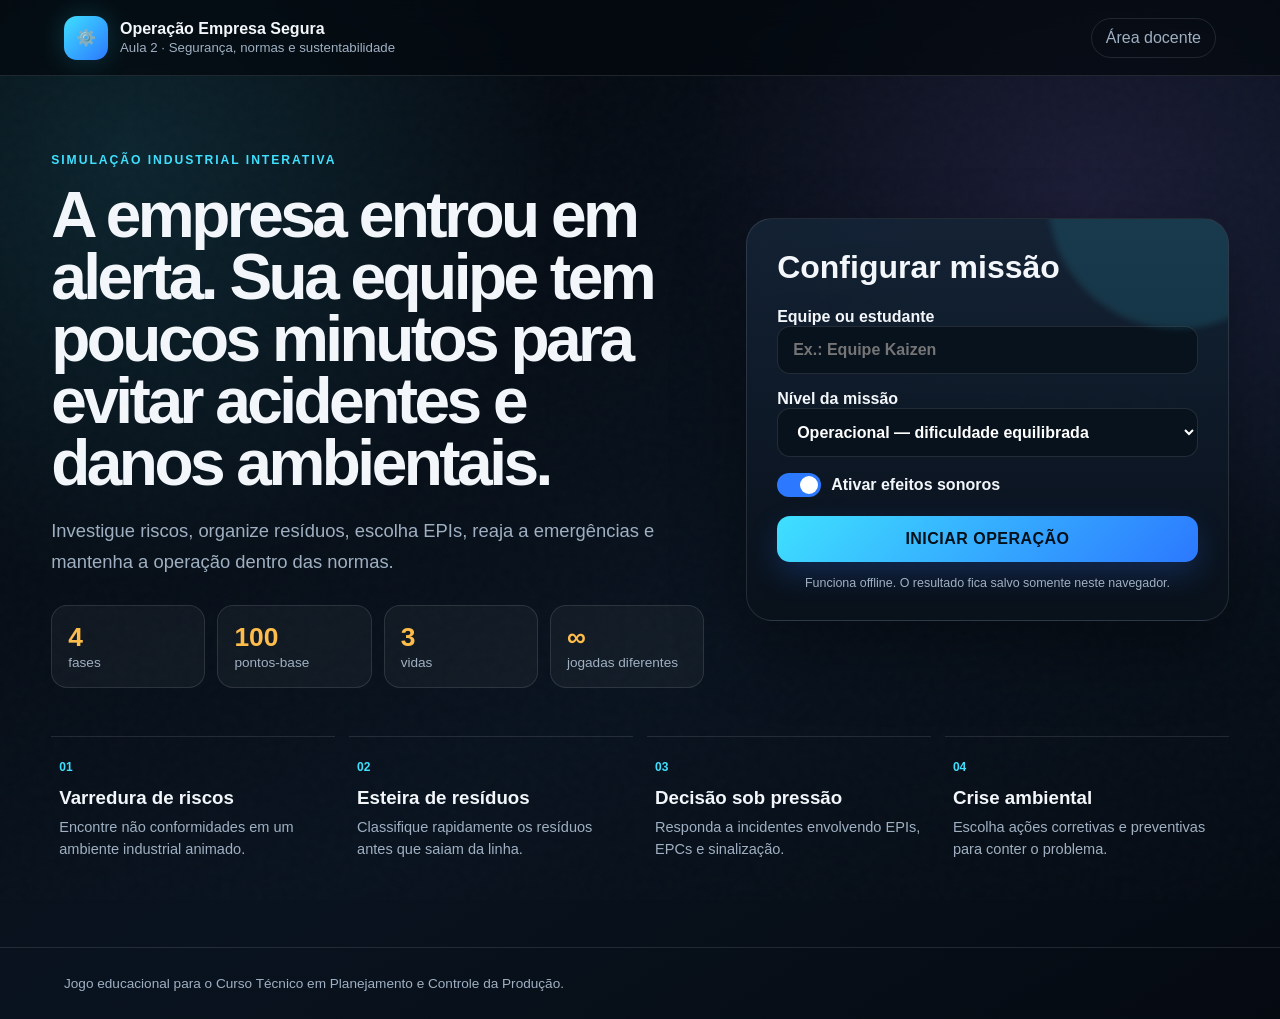
==== jogos/OperaEmpresaSegura/index.html @ fc091b58 "Add files via upload" ====
<!doctype html>
<html lang="pt-BR">
<head>
  <meta charset="utf-8">
  <meta name="viewport" content="width=device-width,initial-scale=1">
  <title>Operação Empresa Segura</title>
  <link rel="stylesheet" href="css/style.css">
</head>
<body class="landing">
  <div class="noise"></div>
  <header class="top">
    <div class="brand">
      <div class="brand-icon">⚙️</div>
      <div>
        <strong>Operação Empresa Segura</strong>
        <span>Aula 2 · Segurança, normas e sustentabilidade</span>
      </div>
    </div>
    <a class="ghost-link" href="professor.html">Área docente</a>
  </header>

  <main class="landing-main">
    <section class="hero">
      <div class="hero-copy">
        <span class="kicker">SIMULAÇÃO INDUSTRIAL INTERATIVA</span>
        <h1>A empresa entrou em alerta. Sua equipe tem poucos minutos para evitar acidentes e danos ambientais.</h1>
        <p>Investigue riscos, organize resíduos, escolha EPIs, reaja a emergências e mantenha a operação dentro das normas.</p>
        <div class="feature-row">
          <div><b>4</b><span>fases</span></div>
          <div><b>100</b><span>pontos-base</span></div>
          <div><b>3</b><span>vidas</span></div>
          <div><b>∞</b><span>jogadas diferentes</span></div>
        </div>
      </div>

      <div class="start-panel">
        <div class="panel-glow"></div>
        <h2>Configurar missão</h2>
        <form id="startForm">
          <label>Equipe ou estudante
            <input id="teamName" maxlength="50" placeholder="Ex.: Equipe Kaizen" required>
          </label>

          <label>Nível da missão
            <select id="difficulty">
              <option value="treino">Treino — mais tempo e dicas</option>
              <option value="operacional" selected>Operacional — dificuldade equilibrada</option>
              <option value="auditoria">Auditoria — tempo reduzido</option>
            </select>
          </label>

          <label class="switch-row">
            <input id="soundOn" type="checkbox" checked>
            <span class="switch"></span>
            <span>Ativar efeitos sonoros</span>
          </label>

          <button class="primary-btn" type="submit">INICIAR OPERAÇÃO</button>
        </form>
        <p class="micro">Funciona offline. O resultado fica salvo somente neste navegador.</p>
      </div>
    </section>

    <section class="mission-preview">
      <article>
        <span>01</span>
        <h3>Varredura de riscos</h3>
        <p>Encontre não conformidades em um ambiente industrial animado.</p>
      </article>
      <article>
        <span>02</span>
        <h3>Esteira de resíduos</h3>
        <p>Classifique rapidamente os resíduos antes que saiam da linha.</p>
      </article>
      <article>
        <span>03</span>
        <h3>Decisão sob pressão</h3>
        <p>Responda a incidentes envolvendo EPIs, EPCs e sinalização.</p>
      </article>
      <article>
        <span>04</span>
        <h3>Crise ambiental</h3>
        <p>Escolha ações corretivas e preventivas para conter o problema.</p>
      </article>
    </section>
  </main>

  <footer>Jogo educacional para o Curso Técnico em Planejamento e Controle da Produção.</footer>
  <script>
    const form = document.getElementById('startForm');
    form.addEventListener('submit', (e) => {
      e.preventDefault();
      const team = document.getElementById('teamName').value.trim();
      if (!team) return;
      localStorage.setItem('empresaSeguraConfig', JSON.stringify({
        team,
        difficulty: document.getElementById('difficulty').value,
        sound: document.getElementById('soundOn').checked
      }));
      localStorage.removeItem('empresaSeguraResult');
      location.href = 'jogo.html';
    });
  </script>
</body>
</html>
---- jogos/OperaEmpresaSegura/css/style.css ----
:root{
  --bg:#060b12;
  --panel:#0e1824;
  --panel-2:#132235;
  --line:rgba(255,255,255,.11);
  --text:#f3f7fb;
  --muted:#9fb0c2;
  --cyan:#3fe0ff;
  --blue:#2c78ff;
  --lime:#8cff65;
  --amber:#ffbd4a;
  --red:#ff556d;
  --purple:#aa78ff;
  --shadow:0 28px 70px rgba(0,0,0,.38);
}
*{box-sizing:border-box}
html{scroll-behavior:smooth}
body{margin:0;font-family:Inter,Segoe UI,Arial,sans-serif;color:var(--text);background:var(--bg);min-height:100vh}
button,input,select{font:inherit}
button{cursor:pointer}
a{color:inherit}
.noise{position:fixed;inset:0;pointer-events:none;opacity:.17;background-image:url("data:image/svg+xml,%3Csvg viewBox='0 0 140 140' xmlns='http://www.w3.org/2000/svg'%3E%3Cfilter id='n'%3E%3CfeTurbulence type='fractalNoise' baseFrequency='.8' numOctaves='4' stitchTiles='stitch'/%3E%3C/filter%3E%3Crect width='100%25' height='100%25' filter='url(%23n)' opacity='.12'/%3E%3C/svg%3E")}
.landing{background:radial-gradient(circle at 10% 15%,rgba(63,224,255,.13),transparent 30%),radial-gradient(circle at 85% 20%,rgba(170,120,255,.12),transparent 30%),linear-gradient(150deg,#04070c,#09131f 60%,#050a11)}
.top{min-height:76px;padding:0 5vw;display:flex;align-items:center;justify-content:space-between;border-bottom:1px solid var(--line);background:rgba(4,9,15,.72);backdrop-filter:blur(14px);position:relative;z-index:4}
.brand{display:flex;align-items:center;gap:12px}
.brand-icon{width:44px;height:44px;display:grid;place-items:center;border-radius:13px;background:linear-gradient(135deg,var(--cyan),var(--blue));box-shadow:0 0 28px rgba(63,224,255,.2)}
.brand strong{display:block}
.brand span{display:block;color:var(--muted);font-size:.83rem;margin-top:2px}
.ghost-link{text-decoration:none;border:1px solid var(--line);padding:10px 14px;border-radius:999px;color:var(--muted)}
.ghost-link:hover{border-color:var(--cyan);color:white}
.landing-main{width:min(1220px,92vw);margin:auto}
.hero{display:grid;grid-template-columns:1.15fr .85fr;gap:42px;align-items:center;padding:74px 0 48px}
.kicker{color:var(--cyan);font-size:.76rem;font-weight:900;letter-spacing:.16em;text-transform:uppercase}
.hero h1,.teacher-hero h1{font-size:clamp(2.5rem,5vw,5.8rem);line-height:.97;letter-spacing:-.055em;margin:16px 0 22px}
.hero-copy>p,.teacher-hero p{color:var(--muted);font-size:1.15rem;line-height:1.65;max-width:780px}
.feature-row{display:grid;grid-template-columns:repeat(4,1fr);gap:12px;margin-top:28px}
.feature-row div{border:1px solid var(--line);background:rgba(255,255,255,.04);border-radius:16px;padding:16px}
.feature-row b{display:block;font-size:1.65rem;color:var(--amber)}
.feature-row span{color:var(--muted);font-size:.85rem}
.start-panel{position:relative;overflow:hidden;background:linear-gradient(180deg,rgba(20,35,53,.95),rgba(9,17,27,.98));border:1px solid var(--line);border-radius:26px;padding:30px;box-shadow:var(--shadow)}
.panel-glow{position:absolute;width:260px;height:260px;border-radius:50%;background:rgba(63,224,255,.12);top:-150px;right:-80px;filter:blur(3px)}
.start-panel h2{font-size:2rem;margin:0 0 22px}
.start-panel label{display:block;font-weight:800;margin:16px 0 7px}
.start-panel input,.start-panel select{width:100%;padding:14px 15px;border-radius:13px;border:1px solid var(--line);background:#08121d;color:white;outline:none}
.start-panel input:focus,.start-panel select:focus{border-color:var(--cyan);box-shadow:0 0 0 4px rgba(63,224,255,.1)}
.switch-row{display:flex!important;align-items:center;gap:10px;font-weight:600!important}
.switch-row input{display:none}
.switch{width:44px;height:24px;border-radius:99px;background:#263648;position:relative;transition:.2s}
.switch:after{content:"";position:absolute;width:18px;height:18px;border-radius:50%;background:white;top:3px;left:3px;transition:.2s}
.switch-row input:checked+.switch{background:var(--blue)}
.switch-row input:checked+.switch:after{transform:translateX(20px)}
.primary-btn,.secondary-btn,.danger-btn{border:0;border-radius:13px;padding:14px 18px;font-weight:900;letter-spacing:.03em;text-decoration:none;display:inline-flex;justify-content:center;align-items:center}
.primary-btn{background:linear-gradient(135deg,var(--cyan),var(--blue));color:#031019;box-shadow:0 12px 30px rgba(44,120,255,.22)}
.start-panel .primary-btn{width:100%;margin-top:12px}
.secondary-btn{background:rgba(255,255,255,.07);color:white;border:1px solid var(--line)}
.danger-btn{background:rgba(255,85,109,.12);color:#ffdce2;border:1px solid rgba(255,85,109,.35)}
.micro{font-size:.78rem!important;text-align:center;color:var(--muted)!important;margin:14px 0 0!important}
.mission-preview{display:grid;grid-template-columns:repeat(4,1fr);gap:14px;padding-bottom:66px}
.mission-preview article{border-top:1px solid var(--line);padding:20px 8px}
.mission-preview article>span{font-size:.75rem;color:var(--cyan);font-weight:900}
.mission-preview h3{margin:12px 0 8px}
.mission-preview p{margin:0;color:var(--muted);line-height:1.5;font-size:.91rem}
footer{padding:28px 5vw;border-top:1px solid var(--line);color:var(--muted);font-size:.85rem}

.game-body{background:radial-gradient(circle at top right,rgba(44,120,255,.12),transparent 28%),#060b12}
.game-header{min-height:74px;padding:0 3vw;display:flex;align-items:center;justify-content:space-between;border-bottom:1px solid var(--line);background:rgba(5,10,17,.89);backdrop-filter:blur(12px);position:sticky;top:0;z-index:20}
.brand.compact .brand-icon{width:38px;height:38px}
.hud{display:flex;align-items:center;gap:9px}
.hud>div{min-width:78px;padding:9px 12px;border:1px solid var(--line);border-radius:12px;background:rgba(255,255,255,.035)}
.hud span{display:block;color:var(--muted);font-size:.68rem;text-transform:uppercase;letter-spacing:.08em}
.hud b{display:block;margin-top:2px}
.icon-btn{width:42px;height:42px;border-radius:12px;border:1px solid var(--line);background:rgba(255,255,255,.04);color:white}
.game-shell{width:min(1180px,94vw);margin:auto;padding:28px 0 60px}
.screen{display:none;animation:screenIn .35s ease}
.screen.active{display:block}
@keyframes screenIn{from{opacity:0;transform:translateY(12px)}to{opacity:1;transform:none}}
.mission-card{min-height:670px;display:flex;flex-direction:column;align-items:flex-start;justify-content:center;position:relative;overflow:hidden;padding:54px;border:1px solid var(--line);border-radius:28px;background:linear-gradient(145deg,rgba(18,32,49,.96),rgba(7,14,23,.98));box-shadow:var(--shadow)}
.mission-card h1{font-size:clamp(2.4rem,5vw,5.2rem);max-width:880px;line-height:1;margin:18px 0}
.mission-card>p{color:var(--muted);max-width:800px;line-height:1.65;font-size:1.08rem}
.radar{position:absolute;right:-100px;top:-100px;width:500px;height:500px;border-radius:50%;border:1px solid rgba(63,224,255,.25);background:repeating-radial-gradient(circle,transparent 0 55px,rgba(63,224,255,.08) 56px 57px);opacity:.6}
.radar:after{content:"";position:absolute;inset:0;border-radius:50%;background:conic-gradient(from 0deg,rgba(63,224,255,.22),transparent 25%);animation:spin 5s linear infinite}
@keyframes spin{to{transform:rotate(360deg)}}
.brief-grid{display:grid;grid-template-columns:repeat(2,1fr);gap:12px;margin:26px 0;width:min(760px,100%)}
.brief-grid div{padding:15px;border-radius:15px;border:1px solid var(--line);background:rgba(255,255,255,.04)}
.brief-grid span{display:block;color:var(--cyan);font-size:.72rem;font-weight:900;text-transform:uppercase}
.brief-grid b{display:block;margin-top:6px}
.phase-title{display:flex;justify-content:space-between;align-items:center;gap:20px;margin-bottom:18px}
.phase-title h2{font-size:clamp(2rem,4vw,3.8rem);margin:8px 0 6px;letter-spacing:-.035em}
.phase-title p{color:var(--muted);margin:0}
.timer-box{min-width:98px;padding:14px 18px;border-radius:16px;border:1px solid var(--line);background:var(--panel);text-align:center}
.timer-box span{display:block;color:var(--muted);font-size:.72rem;text-transform:uppercase}
.timer-box b{font-size:2rem;color:var(--amber)}

.factory-scene{height:590px;position:relative;overflow:hidden;border-radius:26px;border:1px solid var(--line);background:linear-gradient(#24364a 0 62%,#4b5260 62% 100%);box-shadow:var(--shadow)}
.factory-scene:before{content:"";position:absolute;left:0;right:0;bottom:0;height:38%;background:repeating-linear-gradient(90deg,rgba(255,255,255,.04) 0 2px,transparent 2px 90px),linear-gradient(#535a67,#3c424c)}
.wall-line{position:absolute;left:0;right:0;top:18%;height:3px;background:#7a8794;opacity:.35}
.exit-sign{position:absolute;left:9%;top:18%;padding:7px 16px;background:#2bbd66;color:white;font-weight:900;border-radius:5px;box-shadow:0 0 18px rgba(43,189,102,.25)}
.factory-door{position:absolute;left:7%;top:28%;width:19%;height:48%;background:#182331;border:8px solid #8d99a5}
.machine{position:absolute;left:31%;top:29%;width:27%;height:40%;background:linear-gradient(135deg,#6d7d8e,#3b4858);border:7px solid #202a35;border-radius:10px;box-shadow:0 18px 30px rgba(0,0,0,.25)}
.machine-light{position:absolute;width:18px;height:18px;border-radius:50%;background:var(--red);right:15px;top:12px;box-shadow:0 0 16px rgba(255,85,109,.8);animation:blink .9s infinite}
@keyframes blink{50%{opacity:.25}}
.machine-panel{position:absolute;left:18px;top:22px;width:34%;height:36%;background:#14202b;border:3px solid #8fa2b5}
.machine-belt{position:absolute;left:10%;right:10%;bottom:13%;height:22%;background:repeating-linear-gradient(90deg,#17222c 0 25px,#455565 25px 50px);animation:belt 2s linear infinite}
@keyframes belt{to{background-position:100px 0}}
.forklift{position:absolute;left:57%;bottom:12%;font-size:4.8rem;animation:fork 7s ease-in-out infinite alternate;z-index:2}
@keyframes fork{to{transform:translateX(170px)}}
.worker{position:absolute;font-size:4rem;filter:drop-shadow(0 8px 8px rgba(0,0,0,.25))}
.worker-a{left:63%;top:31%}
.worker-b{left:20%;top:28%}
.spill{position:absolute;left:42%;bottom:8%;width:17%;height:8%;background:rgba(69,181,255,.72);border-radius:50% 40% 55% 45%;filter:blur(1px);animation:spill 2s ease-in-out infinite alternate}
@keyframes spill{to{transform:scaleX(1.08)}}
.cable{position:absolute;left:58%;bottom:11%;width:22%;height:8px;background:#171717;transform:rotate(-6deg);border-radius:99px}
.boxes{position:absolute;font-size:3.4rem;line-height:.82}
.block-exit{left:8%;bottom:7%;width:18%}
.chemical{position:absolute;right:9%;bottom:18%;font-size:4.2rem}
.extinguisher{position:absolute;right:4%;top:25%;font-size:3rem}
.helmet{position:absolute;left:21%;top:24%;font-size:2.8rem}
.hotspot{position:absolute;border:2px dashed transparent;background:transparent;border-radius:14px;z-index:10}
.hotspot:hover{border-color:rgba(63,224,255,.7);background:rgba(63,224,255,.08)}
.hotspot.found{border-color:var(--lime);background:rgba(140,255,101,.12)}
.hotspot.found:after{content:"✓";position:absolute;right:5px;top:5px;width:26px;height:26px;border-radius:50%;display:grid;place-items:center;background:var(--lime);color:#07120a;font-weight:900}
.hotspot.mistake{border-color:var(--red);background:rgba(255,85,109,.12);animation:shake .3s}
@keyframes shake{25%{transform:translateX(-5px)}75%{transform:translateX(5px)}}
.phase-footer{display:flex;justify-content:space-between;gap:16px;margin-top:14px;align-items:center}
.progress-chip{padding:11px 14px;border-radius:999px;border:1px solid var(--line);background:var(--panel);white-space:nowrap}
.inline-message{color:var(--muted);text-align:right}

.conveyor-zone{height:290px;border:1px solid var(--line);border-radius:24px;background:linear-gradient(#15263a 0 58%,#222b35 58% 100%);position:relative;overflow:hidden;box-shadow:var(--shadow)}
.waste-card{position:absolute;left:50%;top:34px;transform:translateX(-50%);width:250px;min-height:170px;padding:18px;border-radius:20px;border:1px solid var(--line);background:linear-gradient(145deg,#1b3048,#0d1927);text-align:center;z-index:3;touch-action:none;user-select:none;cursor:grab;box-shadow:0 20px 40px rgba(0,0,0,.3)}
.waste-card.enter{animation:cardEnter .35s ease}
@keyframes cardEnter{from{opacity:0;transform:translate(-50%,-40px) scale(.85)}to{opacity:1;transform:translateX(-50%) scale(1)}}
.waste-card.exit-right{animation:exitRight .35s forwards}
.waste-card.exit-left{animation:exitLeft .35s forwards}
@keyframes exitRight{to{opacity:0;transform:translate(160%,-20px) rotate(18deg)}}
@keyframes exitLeft{to{opacity:0;transform:translate(-260%,-20px) rotate(-18deg)}}
.waste-icon{font-size:4rem}
.waste-card h3{margin:4px 0 6px}
.waste-card p{margin:0;color:var(--muted)}
.conveyor{position:absolute;left:0;right:0;bottom:20px;height:72px;background:#111b25;border-top:8px solid #69798a;border-bottom:8px solid #69798a}
.belt-pattern{height:100%;background:repeating-linear-gradient(90deg,#293746 0 40px,#141f2b 40px 80px);animation:beltFast 1.1s linear infinite}
@keyframes beltFast{to{background-position:80px 0}}
.bins{display:grid;grid-template-columns:repeat(5,1fr);gap:13px;margin-top:18px}
.bin{min-height:150px;border-radius:20px;border:2px solid var(--line);background:var(--panel);color:white;padding:16px;transition:.18s}
.bin span{display:block;font-size:3rem;margin-bottom:8px}
.bin b{font-size:.92rem}
.bin:hover,.bin.hover{transform:translateY(-5px);border-color:var(--cyan)}
.bin.good{border-color:var(--lime);background:rgba(140,255,101,.12)}
.bin.bad{border-color:var(--red);background:rgba(255,85,109,.12)}

.decision-card{min-height:560px;border-radius:28px;border:1px solid var(--line);background:linear-gradient(145deg,#14253a,#0b1521);padding:44px;box-shadow:var(--shadow)}
.incident-badge{width:86px;height:86px;border-radius:24px;display:grid;place-items:center;font-size:3.4rem;background:rgba(255,189,74,.12);border:1px solid rgba(255,189,74,.3)}
.decision-card h3{font-size:clamp(1.8rem,4vw,3.4rem);margin:20px 0 12px}
.decision-card>p{color:var(--muted);font-size:1.08rem;line-height:1.6;max-width:900px}
.decision-options{display:grid;gap:11px;margin-top:25px}
.decision-options button{width:100%;padding:16px 18px;border-radius:15px;border:1px solid var(--line);background:rgba(255,255,255,.04);color:white;text-align:left;font-weight:800;transition:.16s}
.decision-options button:hover{transform:translateX(5px);border-color:var(--cyan);background:rgba(63,224,255,.08)}
.decision-options button.correct{border-color:var(--lime);background:rgba(140,255,101,.1)}
.decision-options button.wrong{border-color:var(--red);background:rgba(255,85,109,.1)}
.decision-feedback{min-height:42px;margin-top:16px;color:var(--muted);line-height:1.5}

.crisis-layout{display:grid;grid-template-columns:1fr 1fr;gap:18px}
.crisis-visual,.crisis-panel{min-height:560px;border-radius:26px;border:1px solid var(--line);background:linear-gradient(145deg,#14253a,#0b1521);position:relative;overflow:hidden;box-shadow:var(--shadow)}
.crisis-panel{padding:36px}
.crisis-panel h3{font-size:2.5rem;margin:16px 0 12px}
.crisis-panel>p{color:var(--muted);line-height:1.6}
.warning-light{position:absolute;left:50%;top:55px;transform:translateX(-50%);width:80px;height:45px;border-radius:40px 40px 10px 10px;background:var(--red);box-shadow:0 0 45px rgba(255,85,109,.65);animation:blink .7s infinite}
.tank{position:absolute;left:17%;top:30%;width:42%;height:40%;border-radius:50% 50% 15px 15px;background:linear-gradient(90deg,#647688,#a1afbd,#536475);border:8px solid #273342;display:grid;place-items:center;font-weight:900;color:#26313e}
.leak-stream{position:absolute;left:53%;top:62%;width:180px;height:13px;background:#42baff;transform:rotate(14deg);transform-origin:left center;border-radius:99px;box-shadow:0 0 14px rgba(66,186,255,.4);animation:flow .7s infinite alternate}
@keyframes flow{to{width:220px}}
.drain{position:absolute;right:10%;bottom:15%;width:95px;height:60px;background:repeating-linear-gradient(90deg,#191f27 0 8px,#67717c 8px 15px);border-radius:10px;display:grid;place-items:center;font-size:.7rem}
.containment{position:absolute;left:52%;bottom:17%;width:0;height:0;border:4px solid var(--amber);border-radius:50%;opacity:0;transition:.5s}
.containment.active{width:240px;height:120px;opacity:1}

.result-wrap{display:grid;grid-template-columns:1.1fr .9fr;gap:22px}
.result-main,.report-card{border-radius:28px;border:1px solid var(--line);background:linear-gradient(145deg,#14253a,#0b1521);padding:38px;box-shadow:var(--shadow)}
.result-main h1{font-size:clamp(2.2rem,5vw,4.8rem);line-height:1;margin:15px 0}
.result-main>p{color:var(--muted);line-height:1.6}
.score-orbit{width:280px;height:280px;margin:30px auto;position:relative;display:grid;place-items:center}
.orbit-ring{position:absolute;inset:0;border-radius:50%;border:2px solid rgba(63,224,255,.2);background:repeating-conic-gradient(from 0deg,rgba(63,224,255,.6) 0 8deg,transparent 8deg 18deg);animation:spin 8s linear infinite}
.score-core{width:205px;height:205px;border-radius:50%;display:grid;place-items:center;text-align:center;align-content:center;background:#08131e;border:1px solid var(--line);position:relative;z-index:2}
.score-core b{font-size:4rem;color:var(--cyan)}
.score-core span{color:var(--muted)}
.result-actions{display:flex;gap:10px;flex-wrap:wrap}
.link-btn{display:inline-flex}
.report-card h3{font-size:1.7rem;margin-top:0}
.phase-row{display:grid;grid-template-columns:1fr auto;gap:12px;padding:14px 0;border-bottom:1px solid var(--line)}
.phase-row span{color:var(--muted)}
.phase-row b{color:var(--amber)}
.report-summary{display:flex;justify-content:space-between;padding:16px 0;border-bottom:1px solid var(--line)}
.report-summary span{color:var(--muted)}

.toast{position:fixed;left:50%;bottom:26px;transform:translate(-50%,30px);opacity:0;z-index:50;padding:13px 18px;border-radius:999px;background:#111f2e;border:1px solid var(--line);box-shadow:var(--shadow);transition:.25s;pointer-events:none}
.toast.show{opacity:1;transform:translate(-50%,0)}
.toast.good{border-color:var(--lime)}
.toast.bad{border-color:var(--red)}

.teacher-body{background:radial-gradient(circle at 10% 10%,rgba(63,224,255,.1),transparent 28%),#060b12}
.teacher-main{width:min(1180px,92vw);margin:auto;padding:50px 0 80px}
.teacher-hero h1{font-size:clamp(2.4rem,5vw,4.8rem)}
.teacher-grid{display:grid;grid-template-columns:repeat(2,1fr);gap:17px;margin-top:30px}
.teacher-card,.last-result{border:1px solid var(--line);border-radius:22px;background:linear-gradient(145deg,#14253a,#0b1521);padding:25px}
.teacher-card>span{color:var(--cyan);font-size:.74rem;font-weight:900;letter-spacing:.12em}
.teacher-card h2{margin:8px 0 12px}
.teacher-card li{margin:9px 0;color:var(--muted);line-height:1.45}
.teacher-card.wide{grid-column:1/-1}
.schedule{display:grid;grid-template-columns:repeat(5,1fr);gap:10px}
.schedule div{border:1px solid var(--line);border-radius:14px;padding:15px}
.schedule b{display:block;color:var(--amber);font-size:1.15rem}
.schedule span{display:block;color:var(--muted);font-size:.86rem;line-height:1.4;margin-top:7px}
.last-result{margin-top:17px}
.last-result pre{white-space:pre-wrap;color:var(--muted);line-height:1.6}

@media(max-width:920px){
  .hero,.result-wrap,.crisis-layout{grid-template-columns:1fr}
  .feature-row,.mission-preview{grid-template-columns:repeat(2,1fr)}
  .hud>div:nth-child(3){display:none}
  .bins{grid-template-columns:repeat(3,1fr)}
  .teacher-grid{grid-template-columns:1fr}
  .teacher-card.wide{grid-column:auto}
  .schedule{grid-template-columns:1fr 1fr}
  .factory-scene{height:500px}
}
@media(max-width:620px){
  .top,.game-header{padding:12px 16px;align-items:flex-start;gap:12px}
  .game-header{position:static;flex-direction:column}
  .hud{width:100%;overflow:auto}
  .hud>div{min-width:70px}
  .hero{padding-top:42px}
  .feature-row,.mission-preview,.brief-grid,.bins{grid-template-columns:1fr}
  .mission-card,.decision-card{padding:24px}
  .phase-title{align-items:flex-start}
  .phase-title p{max-width:240px}
  .factory-scene{height:420px}
  .worker{font-size:2.7rem}
  .forklift{font-size:3.5rem}
  .boxes{font-size:2.5rem}
  .chemical{font-size:3rem}
  .phase-footer{align-items:flex-start;flex-direction:column}
  .inline-message{text-align:left}
  .result-main,.report-card{padding:24px}
  .score-orbit{transform:scale(.8);margin:0 auto}
  .schedule{grid-template-columns:1fr}
}
@media print{
  .game-header,.result-actions,.toast{display:none!important}
  body{background:white;color:#111}
  .screen{display:none!important}
  #resultScreen{display:block!important}
  .result-main,.report-card{background:white;color:#111;box-shadow:none;border:1px solid #bbb}
  .result-main>p,.phase-row span,.report-summary span{color:#333}
}
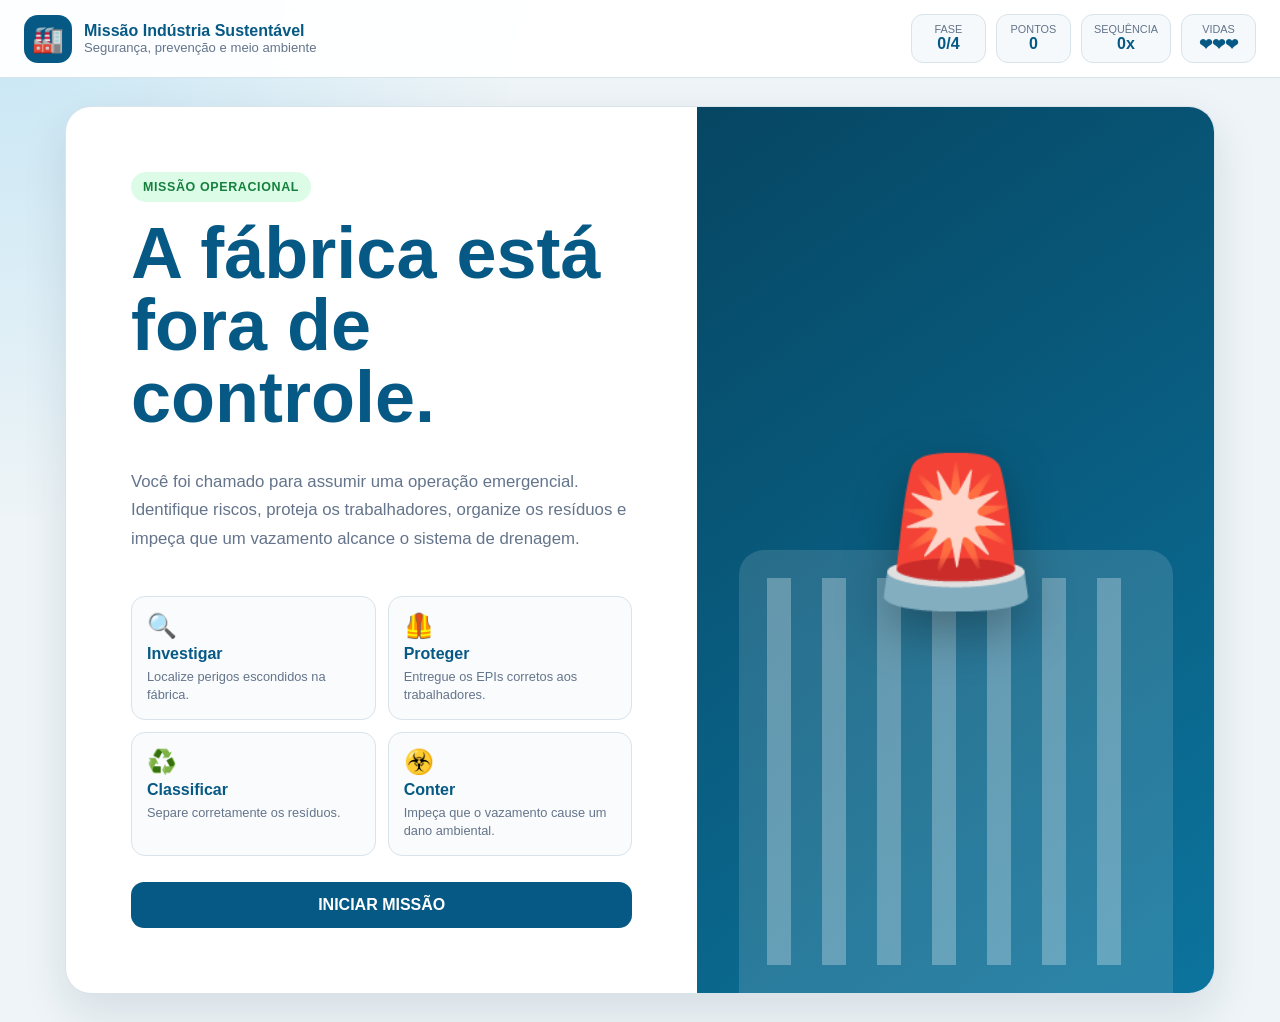
==== commit 6122f46e: "Create index.html" ====
--- a/jogos/OperaEmpresaSegura/index.html
+++ b/jogos/OperaEmpresaSegura/index.html
@@ -1,105 +1,2337 @@
-<!doctype html>
+<!DOCTYPE html>
 <html lang="pt-BR">
+
 <head>
-  <meta charset="utf-8">
-  <meta name="viewport" content="width=device-width,initial-scale=1">
-  <title>Operação Empresa Segura</title>
-  <link rel="stylesheet" href="css/style.css">
+    <meta charset="UTF-8">
+
+    <meta
+        name="viewport"
+        content="width=device-width, initial-scale=1.0"
+    >
+
+    <title>Missão Indústria Sustentável</title>
+
+    <style>
+        * {
+            box-sizing: border-box;
+        }
+
+        :root {
+            --azul: #075985;
+            --azul-claro: #e0f2fe;
+            --verde: #15803d;
+            --verde-claro: #dcfce7;
+            --amarelo: #f59e0b;
+            --vermelho: #dc2626;
+            --fundo: #eef4f7;
+            --texto: #172033;
+            --cinza: #64748b;
+            --borda: #d8e3ea;
+            --branco: #ffffff;
+        }
+
+        body {
+            margin: 0;
+            min-height: 100vh;
+            font-family: Arial, sans-serif;
+            color: var(--texto);
+            background:
+                radial-gradient(
+                    circle at top left,
+                    rgba(14, 165, 233, 0.18),
+                    transparent 32%
+                ),
+                var(--fundo);
+        }
+
+        button {
+            font: inherit;
+        }
+
+        .game-header {
+            position: sticky;
+            top: 0;
+            z-index: 100;
+            display: flex;
+            align-items: center;
+            justify-content: space-between;
+            gap: 20px;
+            padding: 14px 24px;
+            background: rgba(255, 255, 255, 0.95);
+            border-bottom: 1px solid var(--borda);
+            backdrop-filter: blur(10px);
+        }
+
+        .brand {
+            display: flex;
+            align-items: center;
+            gap: 12px;
+        }
+
+        .brand-icon {
+            width: 48px;
+            height: 48px;
+            display: grid;
+            place-items: center;
+            border-radius: 14px;
+            color: white;
+            background: var(--azul);
+            font-size: 1.6rem;
+        }
+
+        .brand strong,
+        .brand span {
+            display: block;
+        }
+
+        .brand strong {
+            color: var(--azul);
+        }
+
+        .brand span {
+            color: var(--cinza);
+            font-size: 0.82rem;
+        }
+
+        .hud {
+            display: flex;
+            gap: 10px;
+            flex-wrap: wrap;
+        }
+
+        .hud-item {
+            min-width: 75px;
+            padding: 8px 12px;
+            text-align: center;
+            border-radius: 12px;
+            background: #f5f9fb;
+            border: 1px solid var(--borda);
+        }
+
+        .hud-item span {
+            display: block;
+            color: var(--cinza);
+            font-size: 0.68rem;
+            text-transform: uppercase;
+        }
+
+        .hud-item strong {
+            color: var(--azul);
+            font-size: 1rem;
+        }
+
+        .game-shell {
+            width: min(1150px, calc(100% - 28px));
+            margin: 28px auto;
+        }
+
+        .screen {
+            display: none;
+        }
+
+        .screen.active {
+            display: block;
+        }
+
+        .intro-card,
+        .game-card,
+        .result-card {
+            background: var(--branco);
+            border: 1px solid var(--borda);
+            border-radius: 26px;
+            box-shadow: 0 18px 45px rgba(15, 50, 70, 0.11);
+        }
+
+        .intro-card {
+            min-height: 620px;
+            overflow: hidden;
+            display: grid;
+            grid-template-columns: 1.1fr 0.9fr;
+        }
+
+        .intro-content {
+            padding: clamp(30px, 6vw, 65px);
+            display: flex;
+            flex-direction: column;
+            justify-content: center;
+        }
+
+        .kicker {
+            display: inline-block;
+            width: fit-content;
+            padding: 8px 12px;
+            margin-bottom: 15px;
+            border-radius: 999px;
+            color: var(--verde);
+            background: var(--verde-claro);
+            font-size: 0.78rem;
+            font-weight: bold;
+            letter-spacing: 0.05em;
+        }
+
+        h1 {
+            margin: 0 0 18px;
+            color: var(--azul);
+            font-size: clamp(2.5rem, 6vw, 4.5rem);
+            line-height: 1;
+        }
+
+        .intro-content > p {
+            color: var(--cinza);
+            line-height: 1.7;
+            font-size: 1.05rem;
+        }
+
+        .mission-grid {
+            display: grid;
+            grid-template-columns: repeat(2, 1fr);
+            gap: 12px;
+            margin: 26px 0;
+        }
+
+        .mission-item {
+            padding: 15px;
+            border-radius: 14px;
+            border: 1px solid var(--borda);
+            background: #f9fbfc;
+        }
+
+        .mission-item span {
+            display: block;
+            margin-bottom: 5px;
+            font-size: 1.5rem;
+        }
+
+        .mission-item strong {
+            color: var(--azul);
+        }
+
+        .mission-item p {
+            margin: 5px 0 0;
+            color: var(--cinza);
+            font-size: 0.8rem;
+            line-height: 1.4;
+        }
+
+        .primary-btn,
+        .secondary-btn {
+            border: 0;
+            border-radius: 13px;
+            padding: 14px 22px;
+            cursor: pointer;
+            font-weight: bold;
+            transition: 0.2s;
+        }
+
+        .primary-btn {
+            color: white;
+            background: var(--azul);
+        }
+
+        .primary-btn:hover {
+            transform: translateY(-2px);
+            background: #064a70;
+        }
+
+        .secondary-btn {
+            color: var(--azul);
+            background: white;
+            border: 1px solid var(--borda);
+        }
+
+        .intro-visual {
+            position: relative;
+            min-height: 450px;
+            overflow: hidden;
+            background:
+                linear-gradient(
+                    145deg,
+                    #064663,
+                    #0c749d
+                );
+        }
+
+        .factory-bg {
+            position: absolute;
+            inset: 0;
+        }
+
+        .factory-building {
+            position: absolute;
+            bottom: 0;
+            left: 8%;
+            width: 84%;
+            height: 50%;
+            border-radius: 25px 25px 0 0;
+            background: rgba(255, 255, 255, 0.13);
+        }
+
+        .factory-building::before {
+            content: "";
+            position: absolute;
+            inset: 28px;
+            background:
+                repeating-linear-gradient(
+                    to right,
+                    rgba(255, 255, 255, 0.28) 0 24px,
+                    transparent 24px 55px
+                );
+        }
+
+        .factory-main-icon {
+            position: absolute;
+            top: 48%;
+            left: 50%;
+            transform: translate(-50%, -50%);
+            font-size: 9rem;
+            filter: drop-shadow(0 20px 25px rgba(0, 0, 0, 0.3));
+        }
+
+        .phase-header {
+            display: flex;
+            justify-content: space-between;
+            gap: 20px;
+            align-items: center;
+            margin-bottom: 18px;
+        }
+
+        .phase-header h2 {
+            margin: 5px 0;
+            color: var(--azul);
+            font-size: clamp(1.8rem, 4vw, 3rem);
+        }
+
+        .phase-header p {
+            margin: 0;
+            color: var(--cinza);
+        }
+
+        .timer {
+            min-width: 100px;
+            padding: 14px;
+            text-align: center;
+            border: 1px solid var(--borda);
+            border-radius: 16px;
+            background: white;
+        }
+
+        .timer span {
+            display: block;
+            color: var(--cinza);
+            font-size: 0.75rem;
+            text-transform: uppercase;
+        }
+
+        .timer strong {
+            color: var(--vermelho);
+            font-size: 1.8rem;
+        }
+
+        .game-card {
+            padding: clamp(20px, 4vw, 40px);
+        }
+
+        .factory-scene {
+            position: relative;
+            min-height: 520px;
+            overflow: hidden;
+            border-radius: 22px;
+            border: 2px solid #b9cad4;
+            background:
+                linear-gradient(
+                    to bottom,
+                    #dff4ff 0 62%,
+                    #8998a4 62% 100%
+                );
+        }
+
+        .wall-mark {
+            position: absolute;
+            left: 0;
+            right: 0;
+            top: 61%;
+            height: 5px;
+            background: #6f7e88;
+        }
+
+        .scene-door {
+            position: absolute;
+            left: 7%;
+            bottom: 36%;
+            width: 16%;
+            height: 37%;
+            background: #475569;
+            border: 7px solid #334155;
+        }
+
+        .exit-sign {
+            position: absolute;
+            left: 8%;
+            top: 17%;
+            padding: 6px 18px;
+            color: white;
+            background: var(--verde);
+            font-weight: bold;
+        }
+
+        .machine {
+            position: absolute;
+            left: 30%;
+            bottom: 27%;
+            width: 28%;
+            height: 34%;
+            border-radius: 14px;
+            background: #25637c;
+            border: 8px solid #19485d;
+        }
+
+        .machine::before {
+            content: "";
+            position: absolute;
+            left: 15%;
+            right: 15%;
+            top: 20%;
+            height: 30%;
+            border-radius: 8px;
+            background: #0f2530;
+        }
+
+        .machine::after {
+            content: "";
+            position: absolute;
+            left: 5%;
+            right: 5%;
+            bottom: 12%;
+            height: 20%;
+            background:
+                repeating-linear-gradient(
+                    to right,
+                    #b8c5cd 0 20px,
+                    #67747d 20px 30px
+                );
+        }
+
+        .worker {
+            position: absolute;
+            z-index: 5;
+            font-size: 4.5rem;
+        }
+
+        .worker-one {
+            right: 23%;
+            bottom: 28%;
+        }
+
+        .worker-two {
+            right: 7%;
+            bottom: 29%;
+        }
+
+        .spill {
+            position: absolute;
+            left: 43%;
+            bottom: 8%;
+            width: 180px;
+            height: 55px;
+            border-radius: 50%;
+            background: rgba(37, 99, 235, 0.65);
+            transform: rotate(-8deg);
+        }
+
+        .cable {
+            position: absolute;
+            right: 18%;
+            bottom: 13%;
+            width: 250px;
+            height: 16px;
+            border-radius: 50%;
+            background: #20242b;
+            transform: rotate(12deg);
+        }
+
+        .boxes {
+            position: absolute;
+            left: 8%;
+            bottom: 10%;
+            font-size: 4rem;
+        }
+
+        .chemical {
+            position: absolute;
+            right: 4%;
+            bottom: 9%;
+            font-size: 3.5rem;
+        }
+
+        .unguarded {
+            position: absolute;
+            left: 35%;
+            top: 34%;
+            width: 135px;
+            height: 95px;
+            border: 4px dashed var(--vermelho);
+            border-radius: 12px;
+        }
+
+        .risk-btn {
+            position: absolute;
+            z-index: 20;
+            border: 0;
+            cursor: crosshair;
+            background: transparent;
+        }
+
+        .risk-btn.found {
+            pointer-events: none;
+            border-radius: 15px;
+            border: 4px solid var(--verde);
+            background: rgba(34, 197, 94, 0.17);
+        }
+
+        .risk-btn.found::after {
+            content: "✓";
+            position: absolute;
+            top: 4px;
+            right: 4px;
+            width: 28px;
+            height: 28px;
+            display: grid;
+            place-items: center;
+            border-radius: 50%;
+            color: white;
+            background: var(--verde);
+            font-weight: bold;
+        }
+
+        .safe-btn {
+            position: absolute;
+            z-index: 20;
+            border: 0;
+            background: transparent;
+            cursor: pointer;
+        }
+
+        .phase-footer {
+            display: flex;
+            justify-content: space-between;
+            align-items: center;
+            gap: 15px;
+            margin-top: 16px;
+        }
+
+        .progress-chip {
+            padding: 10px 14px;
+            border-radius: 999px;
+            background: var(--azul-claro);
+            color: var(--azul);
+            font-weight: bold;
+        }
+
+        .message {
+            color: var(--cinza);
+            text-align: right;
+        }
+
+        .epi-layout {
+            display: grid;
+            grid-template-columns: 300px 1fr;
+            gap: 22px;
+        }
+
+        .epi-stock,
+        .workers-zone {
+            padding: 22px;
+            border: 1px solid var(--borda);
+            border-radius: 20px;
+            background: #f8fbfd;
+        }
+
+        .epi-stock h3,
+        .workers-zone h3 {
+            margin-top: 0;
+            color: var(--azul);
+        }
+
+        .epi-list {
+            display: grid;
+            gap: 12px;
+        }
+
+        .epi-item {
+            padding: 15px;
+            display: flex;
+            gap: 10px;
+            align-items: center;
+            border-radius: 14px;
+            border: 2px solid var(--borda);
+            background: white;
+            cursor: grab;
+            user-select: none;
+        }
+
+        .epi-item.selected {
+            border-color: var(--azul);
+            background: var(--azul-claro);
+        }
+
+        .epi-item.used {
+            opacity: 0.35;
+            pointer-events: none;
+        }
+
+        .epi-item span {
+            font-size: 2rem;
+        }
+
+        .worker-grid {
+            display: grid;
+            grid-template-columns: repeat(3, 1fr);
+            gap: 14px;
+        }
+
+        .worker-card {
+            min-height: 250px;
+            padding: 18px;
+            text-align: center;
+            border: 3px dashed #b7c7d0;
+            border-radius: 18px;
+            background: white;
+            cursor: pointer;
+        }
+
+        .worker-card.correct {
+            border-style: solid;
+            border-color: var(--verde);
+            background: var(--verde-claro);
+        }
+
+        .worker-avatar {
+            font-size: 5rem;
+        }
+
+        .worker-card h4 {
+            color: var(--azul);
+            margin: 8px 0;
+        }
+
+        .worker-card p {
+            color: var(--cinza);
+            font-size: 0.85rem;
+            line-height: 1.4;
+        }
+
+        .assigned-epi {
+            min-height: 38px;
+            margin-top: 10px;
+            font-size: 1.8rem;
+        }
+
+        .waste-zone {
+            text-align: center;
+        }
+
+        .conveyor {
+            position: relative;
+            height: 170px;
+            margin: 20px 0 28px;
+            overflow: hidden;
+            border-radius: 18px;
+            background:
+                repeating-linear-gradient(
+                    135deg,
+                    #4b5563 0 25px,
+                    #374151 25px 50px
+                );
+            border: 8px solid #28313d;
+        }
+
+        .waste-card {
+            position: absolute;
+            top: 24px;
+            left: calc(50% - 90px);
+            width: 180px;
+            min-height: 105px;
+            padding: 12px;
+            border-radius: 16px;
+            background: white;
+            border: 3px solid var(--borda);
+            cursor: grab;
+            transition: 0.25s;
+        }
+
+        .waste-card span {
+            display: block;
+            font-size: 3rem;
+        }
+
+        .waste-card strong {
+            color: var(--azul);
+        }
+
+        .bins {
+            display: grid;
+            grid-template-columns: repeat(5, 1fr);
+            gap: 12px;
+        }
+
+        .bin {
+            min-height: 135px;
+            padding: 14px;
+            border-radius: 16px 16px 8px 8px;
+            border: 3px solid var(--borda);
+            background: white;
+            cursor: pointer;
+            transition: 0.2s;
+        }
+
+        .bin:hover,
+        .bin.selected {
+            transform: translateY(-5px);
+            border-color: var(--azul);
+        }
+
+        .bin span {
+            display: block;
+            font-size: 2.5rem;
+            margin-bottom: 7px;
+        }
+
+        .bin b {
+            color: var(--azul);
+            font-size: 0.85rem;
+        }
+
+        .crisis-layout {
+            display: grid;
+            grid-template-columns: 1fr 360px;
+            gap: 22px;
+        }
+
+        .crisis-scene {
+            position: relative;
+            min-height: 500px;
+            overflow: hidden;
+            border-radius: 22px;
+            background:
+                linear-gradient(
+                    to bottom,
+                    #bde3ef 0 62%,
+                    #76838c 62% 100%
+                );
+        }
+
+        .tank {
+            position: absolute;
+            left: 13%;
+            bottom: 23%;
+            width: 230px;
+            height: 250px;
+            display: grid;
+            place-items: center;
+            border-radius: 35px 35px 20px 20px;
+            color: white;
+            background: #536975;
+            border: 8px solid #384a54;
+            font-weight: bold;
+        }
+
+        .leak-stream {
+            position: absolute;
+            left: 32%;
+            bottom: 20%;
+            width: 240px;
+            height: 35px;
+            border-radius: 50%;
+            background: rgba(22, 163, 74, 0.65);
+            transform: rotate(9deg);
+        }
+
+        .drain {
+            position: absolute;
+            right: 12%;
+            bottom: 14%;
+            width: 90px;
+            height: 90px;
+            display: grid;
+            place-items: center;
+            border-radius: 50%;
+            color: white;
+            background:
+                repeating-linear-gradient(
+                    45deg,
+                    #172033 0 7px,
+                    #697783 7px 14px
+                );
+            font-size: 0.75rem;
+        }
+
+        .barrier-slot {
+            position: absolute;
+            left: 52%;
+            bottom: 15%;
+            width: 215px;
+            height: 95px;
+            display: grid;
+            place-items: center;
+            border-radius: 18px;
+            border: 4px dashed white;
+            color: white;
+            font-weight: bold;
+            text-align: center;
+        }
+
+        .barrier-slot.filled {
+            border-style: solid;
+            border-color: var(--amarelo);
+            background:
+                repeating-linear-gradient(
+                    135deg,
+                    #facc15 0 18px,
+                    #92400e 18px 36px
+                );
+            color: white;
+        }
+
+        .tools-panel {
+            padding: 20px;
+            border-radius: 20px;
+            border: 1px solid var(--borda);
+            background: #f8fbfd;
+        }
+
+        .tools-panel h3 {
+            color: var(--azul);
+            margin-top: 0;
+        }
+
+        .tool-item {
+            display: flex;
+            gap: 12px;
+            align-items: center;
+            padding: 14px;
+            margin-bottom: 12px;
+            border-radius: 14px;
+            border: 2px solid var(--borda);
+            background: white;
+            cursor: grab;
+        }
+
+        .tool-item.selected {
+            border-color: var(--azul);
+            background: var(--azul-claro);
+        }
+
+        .tool-item.used {
+            opacity: 0.4;
+            pointer-events: none;
+        }
+
+        .tool-item span {
+            font-size: 2rem;
+        }
+
+        .decision-panel {
+            margin-top: 25px;
+            padding: 22px;
+            border-radius: 20px;
+            border: 1px solid var(--borda);
+            background: white;
+        }
+
+        .decision-panel h3 {
+            color: var(--azul);
+        }
+
+        .decision-options {
+            display: grid;
+            gap: 12px;
+        }
+
+        .decision-btn {
+            padding: 15px;
+            text-align: left;
+            border-radius: 14px;
+            border: 2px solid var(--borda);
+            background: white;
+            cursor: pointer;
+        }
+
+        .decision-btn:hover {
+            border-color: var(--azul);
+            background: #f2f9fc;
+        }
+
+        .result-card {
+            padding: clamp(30px, 5vw, 55px);
+            text-align: center;
+        }
+
+        .result-icon {
+            font-size: 5rem;
+        }
+
+        .score-circle {
+            width: 190px;
+            height: 190px;
+            display: grid;
+            place-items: center;
+            margin: 28px auto;
+            border-radius: 50%;
+            border: 13px solid var(--azul-claro);
+            background: #f8fcfe;
+        }
+
+        .score-circle strong {
+            display: block;
+            color: var(--azul);
+            font-size: 3.2rem;
+        }
+
+        .score-circle span {
+            color: var(--cinza);
+            font-size: 0.8rem;
+            text-transform: uppercase;
+        }
+
+        .phase-report {
+            display: grid;
+            grid-template-columns: repeat(4, 1fr);
+            gap: 12px;
+            margin: 25px 0;
+        }
+
+        .report-item {
+            padding: 18px;
+            border-radius: 15px;
+            border: 1px solid var(--borda);
+        }
+
+        .report-item span {
+            display: block;
+            color: var(--cinza);
+            font-size: 0.8rem;
+        }
+
+        .report-item strong {
+            color: var(--azul);
+            font-size: 1.5rem;
+        }
+
+        .result-actions {
+            display: flex;
+            justify-content: center;
+            gap: 12px;
+            flex-wrap: wrap;
+        }
+
+        .toast {
+            position: fixed;
+            left: 50%;
+            bottom: 25px;
+            z-index: 500;
+            min-width: 240px;
+            max-width: 90%;
+            padding: 14px 20px;
+            transform: translate(-50%, 120px);
+            border-radius: 13px;
+            color: white;
+            background: #172033;
+            text-align: center;
+            opacity: 0;
+            transition: 0.3s;
+        }
+
+        .toast.show {
+            transform: translate(-50%, 0);
+            opacity: 1;
+        }
+
+        @media print {
+            .game-header,
+            .result-actions {
+                display: none;
+            }
+
+            body {
+                background: white;
+            }
+        }
+
+        @media (max-width: 900px) {
+            .intro-card,
+            .epi-layout,
+            .crisis-layout {
+                grid-template-columns: 1fr;
+            }
+
+            .intro-visual {
+                min-height: 350px;
+            }
+
+            .bins {
+                grid-template-columns: repeat(2, 1fr);
+            }
+
+            .worker-grid {
+                grid-template-columns: 1fr;
+            }
+
+            .phase-report {
+                grid-template-columns: repeat(2, 1fr);
+            }
+        }
+
+        @media (max-width: 620px) {
+            .game-header {
+                position: static;
+            }
+
+            .hud {
+                width: 100%;
+            }
+
+            .hud-item {
+                flex: 1;
+            }
+
+            .mission-grid,
+            .phase-report {
+                grid-template-columns: 1fr;
+            }
+
+            .phase-header,
+            .phase-footer {
+                align-items: flex-start;
+                flex-direction: column;
+            }
+
+            .message {
+                text-align: left;
+            }
+
+            .bins {
+                grid-template-columns: 1fr;
+            }
+        }
+    </style>
 </head>
-<body class="landing">
-  <div class="noise"></div>
-  <header class="top">
-    <div class="brand">
-      <div class="brand-icon">⚙️</div>
-      <div>
-        <strong>Operação Empresa Segura</strong>
-        <span>Aula 2 · Segurança, normas e sustentabilidade</span>
-      </div>
-    </div>
-    <a class="ghost-link" href="professor.html">Área docente</a>
-  </header>
-
-  <main class="landing-main">
-    <section class="hero">
-      <div class="hero-copy">
-        <span class="kicker">SIMULAÇÃO INDUSTRIAL INTERATIVA</span>
-        <h1>A empresa entrou em alerta. Sua equipe tem poucos minutos para evitar acidentes e danos ambientais.</h1>
-        <p>Investigue riscos, organize resíduos, escolha EPIs, reaja a emergências e mantenha a operação dentro das normas.</p>
-        <div class="feature-row">
-          <div><b>4</b><span>fases</span></div>
-          <div><b>100</b><span>pontos-base</span></div>
-          <div><b>3</b><span>vidas</span></div>
-          <div><b>∞</b><span>jogadas diferentes</span></div>
+
+<body>
+
+    <header class="game-header">
+
+        <div class="brand">
+            <div class="brand-icon">🏭</div>
+
+            <div>
+                <strong>Missão Indústria Sustentável</strong>
+                <span>Segurança, prevenção e meio ambiente</span>
+            </div>
         </div>
-      </div>
-
-      <div class="start-panel">
-        <div class="panel-glow"></div>
-        <h2>Configurar missão</h2>
-        <form id="startForm">
-          <label>Equipe ou estudante
-            <input id="teamName" maxlength="50" placeholder="Ex.: Equipe Kaizen" required>
-          </label>
-
-          <label>Nível da missão
-            <select id="difficulty">
-              <option value="treino">Treino — mais tempo e dicas</option>
-              <option value="operacional" selected>Operacional — dificuldade equilibrada</option>
-              <option value="auditoria">Auditoria — tempo reduzido</option>
-            </select>
-          </label>
-
-          <label class="switch-row">
-            <input id="soundOn" type="checkbox" checked>
-            <span class="switch"></span>
-            <span>Ativar efeitos sonoros</span>
-          </label>
-
-          <button class="primary-btn" type="submit">INICIAR OPERAÇÃO</button>
-        </form>
-        <p class="micro">Funciona offline. O resultado fica salvo somente neste navegador.</p>
-      </div>
-    </section>
-
-    <section class="mission-preview">
-      <article>
-        <span>01</span>
-        <h3>Varredura de riscos</h3>
-        <p>Encontre não conformidades em um ambiente industrial animado.</p>
-      </article>
-      <article>
-        <span>02</span>
-        <h3>Esteira de resíduos</h3>
-        <p>Classifique rapidamente os resíduos antes que saiam da linha.</p>
-      </article>
-      <article>
-        <span>03</span>
-        <h3>Decisão sob pressão</h3>
-        <p>Responda a incidentes envolvendo EPIs, EPCs e sinalização.</p>
-      </article>
-      <article>
-        <span>04</span>
-        <h3>Crise ambiental</h3>
-        <p>Escolha ações corretivas e preventivas para conter o problema.</p>
-      </article>
-    </section>
-  </main>
-
-  <footer>Jogo educacional para o Curso Técnico em Planejamento e Controle da Produção.</footer>
-  <script>
-    const form = document.getElementById('startForm');
-    form.addEventListener('submit', (e) => {
-      e.preventDefault();
-      const team = document.getElementById('teamName').value.trim();
-      if (!team) return;
-      localStorage.setItem('empresaSeguraConfig', JSON.stringify({
-        team,
-        difficulty: document.getElementById('difficulty').value,
-        sound: document.getElementById('soundOn').checked
-      }));
-      localStorage.removeItem('empresaSeguraResult');
-      location.href = 'jogo.html';
-    });
-  </script>
+
+        <div class="hud">
+            <div class="hud-item">
+                <span>Fase</span>
+                <strong id="phaseHud">0/4</strong>
+            </div>
+
+            <div class="hud-item">
+                <span>Pontos</span>
+                <strong id="scoreHud">0</strong>
+            </div>
+
+            <div class="hud-item">
+                <span>Sequência</span>
+                <strong id="streakHud">0x</strong>
+            </div>
+
+            <div class="hud-item">
+                <span>Vidas</span>
+                <strong id="livesHud">❤❤❤</strong>
+            </div>
+        </div>
+
+    </header>
+
+    <main class="game-shell">
+
+        <!-- INTRODUÇÃO -->
+        <section id="introScreen" class="screen active">
+
+            <div class="intro-card">
+
+                <div class="intro-content">
+                    <span class="kicker">MISSÃO OPERACIONAL</span>
+
+                    <h1>
+                        A fábrica está fora de controle.
+                    </h1>
+
+                    <p>
+                        Você foi chamado para assumir uma operação emergencial.
+                        Identifique riscos, proteja os trabalhadores, organize
+                        os resíduos e impeça que um vazamento alcance o sistema
+                        de drenagem.
+                    </p>
+
+                    <div class="mission-grid">
+
+                        <div class="mission-item">
+                            <span>🔍</span>
+                            <strong>Investigar</strong>
+                            <p>Localize perigos escondidos na fábrica.</p>
+                        </div>
+
+                        <div class="mission-item">
+                            <span>🦺</span>
+                            <strong>Proteger</strong>
+                            <p>Entregue os EPIs corretos aos trabalhadores.</p>
+                        </div>
+
+                        <div class="mission-item">
+                            <span>♻️</span>
+                            <strong>Classificar</strong>
+                            <p>Separe corretamente os resíduos.</p>
+                        </div>
+
+                        <div class="mission-item">
+                            <span>☣️</span>
+                            <strong>Conter</strong>
+                            <p>Impeça que o vazamento cause um dano ambiental.</p>
+                        </div>
+
+                    </div>
+
+                    <button
+                        id="beginBtn"
+                        class="primary-btn"
+                    >
+                        INICIAR MISSÃO
+                    </button>
+                </div>
+
+                <div class="intro-visual">
+                    <div class="factory-bg">
+                        <div class="factory-building"></div>
+                    </div>
+
+                    <div class="factory-main-icon">
+                        🚨
+                    </div>
+                </div>
+
+            </div>
+
+        </section>
+
+        <!-- FASE 1 -->
+        <section id="phase1" class="screen">
+
+            <div class="phase-header">
+                <div>
+                    <span class="kicker">
+                        FASE 1 · INSPEÇÃO RELÂMPAGO
+                    </span>
+
+                    <h2>Encontre os seis riscos</h2>
+
+                    <p>
+                        Clique somente nos elementos que representam perigo.
+                    </p>
+                </div>
+
+                <div class="timer">
+                    <span>Tempo</span>
+                    <strong id="timer1">55</strong>
+                </div>
+            </div>
+
+            <div class="game-card">
+
+                <div class="factory-scene" id="factoryScene">
+
+                    <div class="wall-mark"></div>
+                    <div class="scene-door"></div>
+                    <div class="exit-sign">SAÍDA</div>
+                    <div class="machine"></div>
+
+                    <div class="worker worker-one">🧑‍🔧</div>
+                    <div class="worker worker-two">👷</div>
+
+                    <div class="spill"></div>
+                    <div class="cable"></div>
+                    <div class="boxes">📦📦</div>
+                    <div class="chemical">🧪</div>
+                    <div class="unguarded"></div>
+
+                    <button
+                        class="risk-btn"
+                        data-risk="exit"
+                        style="left:5%; bottom:5%; width:21%; height:34%;"
+                        aria-label="Saída bloqueada"
+                    ></button>
+
+                    <button
+                        class="risk-btn"
+                        data-risk="spill"
+                        style="left:39%; bottom:3%; width:23%; height:18%;"
+                        aria-label="Líquido derramado"
+                    ></button>
+
+                    <button
+                        class="risk-btn"
+                        data-risk="cable"
+                        style="right:12%; bottom:5%; width:31%; height:18%;"
+                        aria-label="Cabo no caminho"
+                    ></button>
+
+                    <button
+                        class="risk-btn"
+                        data-risk="worker"
+                        style="right:3%; bottom:24%; width:17%; height:37%;"
+                        aria-label="Trabalhador sem proteção"
+                    ></button>
+
+                    <button
+                        class="risk-btn"
+                        data-risk="chemical"
+                        style="right:1%; bottom:3%; width:12%; height:24%;"
+                        aria-label="Produto químico sem identificação"
+                    ></button>
+
+                    <button
+                        class="risk-btn"
+                        data-risk="machine"
+                        style="left:31%; top:26%; width:26%; height:31%;"
+                        aria-label="Máquina sem proteção"
+                    ></button>
+
+                    <button
+                        class="safe-btn"
+                        data-safe="worker-safe"
+                        style="right:21%; bottom:24%; width:16%; height:37%;"
+                        aria-label="Trabalhador protegido"
+                    ></button>
+
+                </div>
+
+                <div class="phase-footer">
+                    <div class="progress-chip">
+                        Encontrados:
+                        <strong id="riskProgress">0/6</strong>
+                    </div>
+
+                    <div class="message" id="phase1Message">
+                        Examine toda a fábrica.
+                    </div>
+                </div>
+
+            </div>
+
+        </section>
+
+        <!-- FASE 2 -->
+        <section id="phase2" class="screen">
+
+            <div class="phase-header">
+                <div>
+                    <span class="kicker">
+                        FASE 2 · EQUIPE PROTEGIDA
+                    </span>
+
+                    <h2>Distribua os EPIs</h2>
+
+                    <p>
+                        Arraste o equipamento ou selecione-o e clique
+                        no trabalhador adequado.
+                    </p>
+                </div>
+
+                <div class="timer">
+                    <span>Tempo</span>
+                    <strong id="timer2">65</strong>
+                </div>
+            </div>
+
+            <div class="game-card">
+
+                <div class="epi-layout">
+
+                    <div class="epi-stock">
+                        <h3>Equipamentos disponíveis</h3>
+
+                        <div class="epi-list">
+
+                            <div
+                                class="epi-item"
+                                draggable="true"
+                                data-epi="capacete"
+                            >
+                                <span>⛑️</span>
+                                <div>
+                                    <strong>Capacete</strong>
+                                    <small>Proteção contra impactos.</small>
+                                </div>
+                            </div>
+
+                            <div
+                                class="epi-item"
+                                draggable="true"
+                                data-epi="protetor"
+                            >
+                                <span>🎧</span>
+                                <div>
+                                    <strong>Protetor auricular</strong>
+                                    <small>Reduz exposição ao ruído.</small>
+                                </div>
+                            </div>
+
+                            <div
+                                class="epi-item"
+                                draggable="true"
+                                data-epi="luvas"
+                            >
+                                <span>🧤</span>
+                                <div>
+                                    <strong>Luvas químicas</strong>
+                                    <small>Proteção no manuseio de produtos.</small>
+                                </div>
+                            </div>
+
+                            <div
+                                class="epi-item"
+                                draggable="true"
+                                data-epi="oculos"
+                            >
+                                <span>🥽</span>
+                                <div>
+                                    <strong>Óculos de proteção</strong>
+                                    <small>Protege contra partículas.</small>
+                                </div>
+                            </div>
+
+                        </div>
+                    </div>
+
+                    <div class="workers-zone">
+                        <h3>Trabalhadores</h3>
+
+                        <div class="worker-grid">
+
+                            <div
+                                class="worker-card"
+                                data-worker="obra"
+                                data-correct="capacete"
+                            >
+                                <div class="worker-avatar">👷</div>
+                                <h4>Manutenção elevada</h4>
+                                <p>
+                                    Trabalha próximo a ferramentas
+                                    e peças suspensas.
+                                </p>
+                                <div class="assigned-epi"></div>
+                            </div>
+
+                            <div
+                                class="worker-card"
+                                data-worker="ruido"
+                                data-correct="protetor"
+                            >
+                                <div class="worker-avatar">🧑‍🏭</div>
+                                <h4>Área de alto ruído</h4>
+                                <p>
+                                    Atua ao lado de prensas industriais.
+                                </p>
+                                <div class="assigned-epi"></div>
+                            </div>
+
+                            <div
+                                class="worker-card"
+                                data-worker="quimico"
+                                data-correct="luvas"
+                            >
+                                <div class="worker-avatar">🧑‍🔬</div>
+                                <h4>Manuseio químico</h4>
+                                <p>
+                                    Transfere produtos para recipientes.
+                                </p>
+                                <div class="assigned-epi"></div>
+                            </div>
+
+                        </div>
+                    </div>
+
+                </div>
+
+                <div class="phase-footer">
+                    <div class="progress-chip">
+                        Protegidos:
+                        <strong id="epiProgress">0/3</strong>
+                    </div>
+
+                    <div class="message" id="phase2Message">
+                        Um equipamento é uma distração.
+                    </div>
+                </div>
+
+            </div>
+
+        </section>
+
+        <!-- FASE 3 -->
+        <section id="phase3" class="screen">
+
+            <div class="phase-header">
+                <div>
+                    <span class="kicker">
+                        FASE 3 · CENTRAL DE RESÍDUOS
+                    </span>
+
+                    <h2>Separe os materiais</h2>
+
+                    <p>
+                        Arraste o resíduo ou selecione e clique
+                        no coletor correto.
+                    </p>
+                </div>
+
+                <div class="timer">
+                    <span>Tempo</span>
+                    <strong id="timer3">75</strong>
+                </div>
+            </div>
+
+            <div class="game-card waste-zone">
+
+                <div class="conveyor">
+
+                    <div
+                        id="wasteCard"
+                        class="waste-card"
+                        draggable="true"
+                    >
+                        <span id="wasteIcon">📄</span>
+                        <strong id="wasteName">Papel limpo</strong>
+                    </div>
+
+                </div>
+
+                <div class="bins">
+
+                    <button class="bin" data-bin="papel">
+                        <span>📄</span>
+                        <b>Papel</b>
+                    </button>
+
+                    <button class="bin" data-bin="plastico">
+                        <span>🧴</span>
+                        <b>Plástico</b>
+                    </button>
+
+                    <button class="bin" data-bin="metal">
+                        <span>🥫</span>
+                        <b>Metal</b>
+                    </button>
+
+                    <button class="bin" data-bin="organico">
+                        <span>🍎</span>
+                        <b>Orgânico</b>
+                    </button>
+
+                    <button class="bin" data-bin="perigoso">
+                        <span>☣️</span>
+                        <b>Perigoso</b>
+                    </button>
+
+                </div>
+
+                <div class="phase-footer">
+                    <div class="progress-chip">
+                        Resíduos:
+                        <strong id="wasteProgress">0/9</strong>
+                    </div>
+
+                    <div class="message" id="phase3Message">
+                        Observe se o material está contaminado.
+                    </div>
+                </div>
+
+            </div>
+
+        </section>
+
+        <!-- FASE 4 -->
+        <section id="phase4" class="screen">
+
+            <div class="phase-header">
+                <div>
+                    <span class="kicker">
+                        FASE 4 · EMERGÊNCIA AMBIENTAL
+                    </span>
+
+                    <h2>Impeça a contaminação</h2>
+
+                    <p>
+                        Escolha as ferramentas e complete o protocolo
+                        de emergência.
+                    </p>
+                </div>
+
+                <div class="timer">
+                    <span>Tempo</span>
+                    <strong id="timer4">60</strong>
+                </div>
+            </div>
+
+            <div class="game-card">
+
+                <div class="crisis-layout">
+
+                    <div class="crisis-scene">
+
+                        <div class="tank">TANQUE QUÍMICO</div>
+                        <div class="leak-stream"></div>
+                        <div class="drain">RALO</div>
+
+                        <div
+                            id="barrierSlot"
+                            class="barrier-slot"
+                        >
+                            ARRASTE A BARREIRA PARA ESTE LOCAL
+                        </div>
+
+                    </div>
+
+                    <div class="tools-panel">
+                        <h3>Ferramentas disponíveis</h3>
+
+                        <div
+                            class="tool-item"
+                            draggable="true"
+                            data-tool="barreira"
+                        >
+                            <span>🚧</span>
+                            <div>
+                                <strong>Barreira de contenção</strong>
+                                <small>Bloqueia o avanço do líquido.</small>
+                            </div>
+                        </div>
+
+                        <div
+                            class="tool-item"
+                            draggable="true"
+                            data-tool="agua"
+                        >
+                            <span>🚿</span>
+                            <div>
+                                <strong>Mangueira de água</strong>
+                                <small>Espalha o produto pela drenagem.</small>
+                            </div>
+                        </div>
+
+                        <div
+                            class="tool-item"
+                            draggable="true"
+                            data-tool="papel"
+                        >
+                            <span>🧻</span>
+                            <div>
+                                <strong>Papel absorvente comum</strong>
+                                <small>Não é adequado para grandes vazamentos.</small>
+                            </div>
+                        </div>
+
+                        <div
+                            class="tool-item"
+                            draggable="true"
+                            data-tool="absorvente"
+                        >
+                            <span>🧽</span>
+                            <div>
+                                <strong>Absorvente industrial</strong>
+                                <small>Recolhe o produto após a contenção.</small>
+                            </div>
+                        </div>
+
+                    </div>
+
+                </div>
+
+                <div
+                    id="decisionPanel"
+                    class="decision-panel"
+                    style="display:none;"
+                >
+                    <h3>O produto foi contido. Qual é o próximo passo?</h3>
+
+                    <div class="decision-options">
+
+                        <button
+                            class="decision-btn"
+                            data-decision="correct"
+                        >
+                            Isolar a área, utilizar absorvente industrial,
+                            comunicar os responsáveis e registrar o incidente.
+                        </button>
+
+                        <button
+                            class="decision-btn"
+                            data-decision="wrong"
+                        >
+                            Liberar a área e descartar o material no lixo comum.
+                        </button>
+
+                        <button
+                            class="decision-btn"
+                            data-decision="wrong"
+                        >
+                            Lavar o restante do produto diretamente para o ralo.
+                        </button>
+
+                    </div>
+                </div>
+
+                <div class="phase-footer">
+                    <div class="progress-chip">
+                        Protocolo:
+                        <strong id="crisisProgress">0/2</strong>
+                    </div>
+
+                    <div class="message" id="phase4Message">
+                        Primeiro impeça que o líquido alcance o ralo.
+                    </div>
+                </div>
+
+            </div>
+
+        </section>
+
+        <!-- RESULTADO -->
+        <section id="resultScreen" class="screen">
+
+            <div class="result-card">
+
+                <div class="result-icon" id="resultIcon">
+                    🏆
+                </div>
+
+                <span class="kicker">
+                    RELATÓRIO FINAL
+                </span>
+
+                <h1 id="resultTitle">
+                    Missão concluída
+                </h1>
+
+                <p id="resultText"></p>
+
+                <div class="score-circle">
+                    <div>
+                        <strong id="finalScore">0</strong>
+                        <span>pontos</span>
+                    </div>
+                </div>
+
+                <div class="phase-report">
+
+                    <div class="report-item">
+                        <span>Inspeção</span>
+                        <strong id="report1">0</strong>
+                    </div>
+
+                    <div class="report-item">
+                        <span>EPIs</span>
+                        <strong id="report2">0</strong>
+                    </div>
+
+                    <div class="report-item">
+                        <span>Resíduos</span>
+                        <strong id="report3">0</strong>
+                    </div>
+
+                    <div class="report-item">
+                        <span>Emergência</span>
+                        <strong id="report4">0</strong>
+                    </div>
+
+                </div>
+
+                <div class="result-actions">
+
+                    <button
+                        id="restartBtn"
+                        class="primary-btn"
+                    >
+                        JOGAR NOVAMENTE
+                    </button>
+
+                    <button
+                        onclick="window.print()"
+                        class="secondary-btn"
+                    >
+                        IMPRIMIR RESULTADO
+                    </button>
+
+                </div>
+
+            </div>
+
+        </section>
+
+    </main>
+
+    <div id="toast" class="toast"></div>
+
+    <script>
+        let phase = 0;
+        let score = 0;
+        let streak = 0;
+        let bestStreak = 0;
+        let lives = 3;
+
+        let timers = {};
+        let phaseScores = [0, 0, 0, 0];
+
+        const screens = document.querySelectorAll(".screen");
+
+        function showScreen(id) {
+            screens.forEach((screen) => {
+                screen.classList.remove("active");
+            });
+
+            document.getElementById(id).classList.add("active");
+            window.scrollTo({ top: 0, behavior: "smooth" });
+        }
+
+        function updateHud() {
+            document.getElementById("phaseHud").textContent =
+                `${phase}/4`;
+
+            document.getElementById("scoreHud").textContent =
+                score;
+
+            document.getElementById("streakHud").textContent =
+                `${streak}x`;
+
+            document.getElementById("livesHud").textContent =
+                "❤".repeat(Math.max(lives, 0));
+        }
+
+        function toast(message) {
+            const toastBox = document.getElementById("toast");
+
+            toastBox.textContent = message;
+            toastBox.classList.add("show");
+
+            setTimeout(() => {
+                toastBox.classList.remove("show");
+            }, 1600);
+        }
+
+        function addCorrect(points = 100) {
+            streak++;
+            bestStreak = Math.max(bestStreak, streak);
+
+            const bonus = Math.min(streak * 10, 50);
+            const gained = points + bonus;
+
+            score += gained;
+            phaseScores[phase - 1] += gained;
+
+            updateHud();
+            toast(`Acerto! +${gained} pontos`);
+        }
+
+        function addWrong(message = "Ação incorreta") {
+            streak = 0;
+            lives--;
+
+            updateHud();
+            toast(`${message}. Você perdeu uma vida.`);
+
+            if (lives <= 0) {
+                setTimeout(finishGame, 1000);
+            }
+        }
+
+        function startTimer(elementId, seconds, onEnd) {
+            clearInterval(timers[elementId]);
+
+            const element = document.getElementById(elementId);
+            let remaining = seconds;
+
+            element.textContent = remaining;
+
+            timers[elementId] = setInterval(() => {
+                remaining--;
+                element.textContent = remaining;
+
+                if (remaining <= 0) {
+                    clearInterval(timers[elementId]);
+                    toast("Tempo encerrado");
+                    onEnd();
+                }
+            }, 1000);
+        }
+
+        function clearAllTimers() {
+            Object.values(timers).forEach(clearInterval);
+        }
+
+        document.getElementById("beginBtn").addEventListener(
+            "click",
+            startGame
+        );
+
+        document.getElementById("restartBtn").addEventListener(
+            "click",
+            () => location.reload()
+        );
+
+        function startGame() {
+            phase = 1;
+            updateHud();
+            showScreen("phase1");
+            startPhase1();
+        }
+
+        // FASE 1
+
+        let risksFound = 0;
+        let phase1Ended = false;
+
+        function startPhase1() {
+            startTimer("timer1", 55, finishPhase1);
+
+            document.querySelectorAll(".risk-btn").forEach((button) => {
+                button.addEventListener("click", () => {
+                    if (
+                        button.classList.contains("found") ||
+                        phase1Ended
+                    ) {
+                        return;
+                    }
+
+                    button.classList.add("found");
+                    risksFound++;
+
+                    document.getElementById(
+                        "riskProgress"
+                    ).textContent = `${risksFound}/6`;
+
+                    addCorrect(90);
+
+                    if (risksFound === 6) {
+                        finishPhase1();
+                    }
+                });
+            });
+
+            document.querySelectorAll(".safe-btn").forEach((button) => {
+                button.addEventListener("click", () => {
+                    if (!phase1Ended) {
+                        addWrong("Esse elemento não representa risco");
+                    }
+                });
+            });
+        }
+
+        function finishPhase1() {
+            if (phase1Ended) {
+                return;
+            }
+
+            phase1Ended = true;
+            clearInterval(timers.timer1);
+
+            document.getElementById("phase1Message").textContent =
+                `Fase concluída: ${risksFound} de 6 riscos encontrados.`;
+
+            setTimeout(() => {
+                phase = 2;
+                updateHud();
+                showScreen("phase2");
+                startPhase2();
+            }, 1800);
+        }
+
+        // FASE 2
+
+        let selectedEpi = null;
+        let protectedWorkers = 0;
+        let phase2Ended = false;
+
+        function startPhase2() {
+            startTimer("timer2", 65, finishPhase2);
+
+            const epis = document.querySelectorAll(".epi-item");
+            const workers = document.querySelectorAll(".worker-card");
+
+            epis.forEach((epi) => {
+                epi.addEventListener("click", () => {
+                    epis.forEach((item) => {
+                        item.classList.remove("selected");
+                    });
+
+                    selectedEpi = epi;
+                    epi.classList.add("selected");
+                });
+
+                epi.addEventListener("dragstart", (event) => {
+                    selectedEpi = epi;
+
+                    event.dataTransfer.setData(
+                        "text/plain",
+                        epi.dataset.epi
+                    );
+                });
+            });
+
+            workers.forEach((worker) => {
+                worker.addEventListener("dragover", (event) => {
+                    event.preventDefault();
+                });
+
+                worker.addEventListener("drop", (event) => {
+                    event.preventDefault();
+
+                    const epiName =
+                        event.dataTransfer.getData("text/plain");
+
+                    const epi = document.querySelector(
+                        `.epi-item[data-epi="${epiName}"]`
+                    );
+
+                    assignEpi(epi, worker);
+                });
+
+                worker.addEventListener("click", () => {
+                    if (selectedEpi) {
+                        assignEpi(selectedEpi, worker);
+                    }
+                });
+            });
+        }
+
+        function assignEpi(epi, worker) {
+            if (
+                phase2Ended ||
+                !epi ||
+                epi.classList.contains("used") ||
+                worker.classList.contains("correct")
+            ) {
+                return;
+            }
+
+            const epiName = epi.dataset.epi;
+            const correct = worker.dataset.correct;
+
+            if (epiName === correct) {
+                worker.classList.add("correct");
+                epi.classList.add("used");
+                epi.classList.remove("selected");
+
+                worker.querySelector(".assigned-epi").textContent =
+                    epi.querySelector("span").textContent;
+
+                protectedWorkers++;
+                selectedEpi = null;
+
+                document.getElementById(
+                    "epiProgress"
+                ).textContent = `${protectedWorkers}/3`;
+
+                addCorrect(130);
+
+                if (protectedWorkers === 3) {
+                    finishPhase2();
+                }
+            } else {
+                addWrong("EPI inadequado para essa atividade");
+            }
+        }
+
+        function finishPhase2() {
+            if (phase2Ended) {
+                return;
+            }
+
+            phase2Ended = true;
+            clearInterval(timers.timer2);
+
+            document.getElementById("phase2Message").textContent =
+                `${protectedWorkers} de 3 trabalhadores receberam o EPI correto.`;
+
+            setTimeout(() => {
+                phase = 3;
+                updateHud();
+                showScreen("phase3");
+                startPhase3();
+            }, 1800);
+        }
+
+        // FASE 3
+
+        const wastes = [
+            {
+                icon: "📄",
+                name: "Papel limpo",
+                bin: "papel"
+            },
+            {
+                icon: "🧴",
+                name: "Garrafa plástica",
+                bin: "plastico"
+            },
+            {
+                icon: "🥫",
+                name: "Lata de alumínio",
+                bin: "metal"
+            },
+            {
+                icon: "🍌",
+                name: "Casca de banana",
+                bin: "organico"
+            },
+            {
+                icon: "🧪",
+                name: "Frasco contaminado",
+                bin: "perigoso"
+            },
+            {
+                icon: "📦",
+                name: "Caixa de papelão",
+                bin: "papel"
+            },
+            {
+                icon: "🔩",
+                name: "Peça metálica",
+                bin: "metal"
+            },
+            {
+                icon: "🛍️",
+                name: "Embalagem plástica",
+                bin: "plastico"
+            },
+            {
+                icon: "🧤",
+                name: "Luva contaminada",
+                bin: "perigoso"
+            }
+        ];
+
+        let wasteIndex = 0;
+        let selectedWaste = false;
+        let phase3Ended = false;
+
+        function startPhase3() {
+            loadWaste();
+
+            startTimer("timer3", 75, finishPhase3);
+
+            const wasteCard = document.getElementById("wasteCard");
+
+            wasteCard.addEventListener("click", () => {
+                selectedWaste = true;
+                wasteCard.style.borderColor = "#075985";
+            });
+
+            wasteCard.addEventListener("dragstart", (event) => {
+                event.dataTransfer.setData(
+                    "text/plain",
+                    wastes[wasteIndex].bin
+                );
+            });
+
+            document.querySelectorAll(".bin").forEach((bin) => {
+                bin.addEventListener("dragover", (event) => {
+                    event.preventDefault();
+                });
+
+                bin.addEventListener("drop", (event) => {
+                    event.preventDefault();
+
+                    classifyWaste(bin.dataset.bin);
+                });
+
+                bin.addEventListener("click", () => {
+                    if (selectedWaste) {
+                        classifyWaste(bin.dataset.bin);
+                    }
+                });
+            });
+        }
+
+        function loadWaste() {
+            if (wasteIndex >= wastes.length) {
+                finishPhase3();
+                return;
+            }
+
+            const waste = wastes[wasteIndex];
+            const card = document.getElementById("wasteCard");
+
+            document.getElementById("wasteIcon").textContent =
+                waste.icon;
+
+            document.getElementById("wasteName").textContent =
+                waste.name;
+
+            card.style.borderColor = "#d8e3ea";
+            card.style.transform = "scale(1)";
+            selectedWaste = false;
+        }
+
+        function classifyWaste(bin) {
+            if (phase3Ended || wasteIndex >= wastes.length) {
+                return;
+            }
+
+            const waste = wastes[wasteIndex];
+
+            if (bin === waste.bin) {
+                addCorrect(100);
+
+                wasteIndex++;
+
+                document.getElementById(
+                    "wasteProgress"
+                ).textContent = `${wasteIndex}/${wastes.length}`;
+
+                const card = document.getElementById("wasteCard");
+
+                card.style.transform = "scale(0.2)";
+
+                setTimeout(loadWaste, 300);
+            } else {
+                addWrong("Coletor incorreto");
+            }
+        }
+
+        function finishPhase3() {
+            if (phase3Ended) {
+                return;
+            }
+
+            phase3Ended = true;
+            clearInterval(timers.timer3);
+
+            document.getElementById("phase3Message").textContent =
+                `${wasteIndex} de ${wastes.length} resíduos classificados.`;
+
+            setTimeout(() => {
+                phase = 4;
+                updateHud();
+                showScreen("phase4");
+                startPhase4();
+            }, 1800);
+        }
+
+        // FASE 4
+
+        let selectedTool = null;
+        let barrierPlaced = false;
+        let absorbentUsed = false;
+        let phase4Ended = false;
+
+        function startPhase4() {
+            startTimer("timer4", 60, finishPhase4);
+
+            const tools = document.querySelectorAll(".tool-item");
+            const slot = document.getElementById("barrierSlot");
+
+            tools.forEach((tool) => {
+                tool.addEventListener("click", () => {
+                    tools.forEach((item) => {
+                        item.classList.remove("selected");
+                    });
+
+                    selectedTool = tool;
+                    tool.classList.add("selected");
+                });
+
+                tool.addEventListener("dragstart", (event) => {
+                    selectedTool = tool;
+
+                    event.dataTransfer.setData(
+                        "text/plain",
+                        tool.dataset.tool
+                    );
+                });
+            });
+
+            slot.addEventListener("dragover", (event) => {
+                event.preventDefault();
+            });
+
+            slot.addEventListener("drop", (event) => {
+                event.preventDefault();
+
+                const toolName =
+                    event.dataTransfer.getData("text/plain");
+
+                useTool(toolName);
+            });
+
+            slot.addEventListener("click", () => {
+                if (selectedTool) {
+                    useTool(selectedTool.dataset.tool);
+                }
+            });
+
+            document.querySelectorAll(".decision-btn").forEach((button) => {
+                button.addEventListener("click", () => {
+                    if (button.dataset.decision === "correct") {
+                        addCorrect(250);
+
+                        document.getElementById(
+                            "crisisProgress"
+                        ).textContent = "2/2";
+
+                        document.getElementById(
+                            "phase4Message"
+                        ).textContent =
+                            "Protocolo executado corretamente.";
+
+                        finishPhase4();
+                    } else {
+                        addWrong("Procedimento inadequado");
+                    }
+                });
+            });
+        }
+
+        function useTool(toolName) {
+            if (phase4Ended) {
+                return;
+            }
+
+            if (!barrierPlaced) {
+                if (toolName === "barreira") {
+                    barrierPlaced = true;
+
+                    const tool = document.querySelector(
+                        `[data-tool="barreira"]`
+                    );
+
+                    tool.classList.add("used");
+
+                    const slot =
+                        document.getElementById("barrierSlot");
+
+                    slot.classList.add("filled");
+                    slot.textContent = "BARREIRA INSTALADA";
+
+                    document.getElementById(
+                        "crisisProgress"
+                    ).textContent = "1/2";
+
+                    document.getElementById(
+                        "decisionPanel"
+                    ).style.display = "block";
+
+                    document.getElementById(
+                        "phase4Message"
+                    ).textContent =
+                        "Vazamento contido. Complete o protocolo.";
+
+                    addCorrect(200);
+                } else {
+                    addWrong("Essa ferramenta não contém o vazamento");
+                }
+
+                return;
+            }
+
+            if (toolName === "absorvente" && !absorbentUsed) {
+                absorbentUsed = true;
+
+                document.querySelector(
+                    `[data-tool="absorvente"]`
+                ).classList.add("used");
+
+                addCorrect(80);
+
+                document.getElementById(
+                    "phase4Message"
+                ).textContent =
+                    "Material absorvente preparado para a coleta.";
+            }
+        }
+
+        function finishPhase4() {
+            if (phase4Ended) {
+                return;
+            }
+
+            phase4Ended = true;
+            clearInterval(timers.timer4);
+
+            setTimeout(finishGame, 1700);
+        }
+
+        function finishGame() {
+            clearAllTimers();
+            showScreen("resultScreen");
+
+            const resultTitle =
+                document.getElementById("resultTitle");
+
+            const resultText =
+                document.getElementById("resultText");
+
+            const resultIcon =
+                document.getElementById("resultIcon");
+
+            if (lives <= 0) {
+                resultIcon.textContent = "🚨";
+                resultTitle.textContent = "Operação interrompida";
+
+                resultText.textContent =
+                    "A equipe perdeu todas as vidas. Reveja as decisões " +
+                    "e tente novamente, observando os riscos, os EPIs e os " +
+                    "procedimentos ambientais.";
+            } else if (score >= 3000) {
+                resultIcon.textContent = "🏆";
+                resultTitle.textContent = "Gestão de excelência";
+
+                resultText.textContent =
+                    "Você demonstrou capacidade para identificar perigos, " +
+                    "proteger trabalhadores e responder a incidentes ambientais.";
+            } else if (score >= 2200) {
+                resultIcon.textContent = "✅";
+                resultTitle.textContent = "Missão concluída";
+
+                resultText.textContent =
+                    "A operação foi controlada, mas algumas decisões ainda " +
+                    "podem ser aprimoradas.";
+            } else {
+                resultIcon.textContent = "⚠️";
+                resultTitle.textContent = "Operação em alerta";
+
+                resultText.textContent =
+                    "A missão foi concluída com fragilidades. Refaça as fases " +
+                    "para melhorar seu desempenho.";
+            }
+
+            document.getElementById("finalScore").textContent =
+                score;
+
+            document.getElementById("report1").textContent =
+                phaseScores[0];
+
+            document.getElementById("report2").textContent =
+                phaseScores[1];
+
+            document.getElementById("report3").textContent =
+                phaseScores[2];
+
+            document.getElementById("report4").textContent =
+                phaseScores[3];
+        }
+
+        updateHud();
+    </script>
+
 </body>
 </html>
